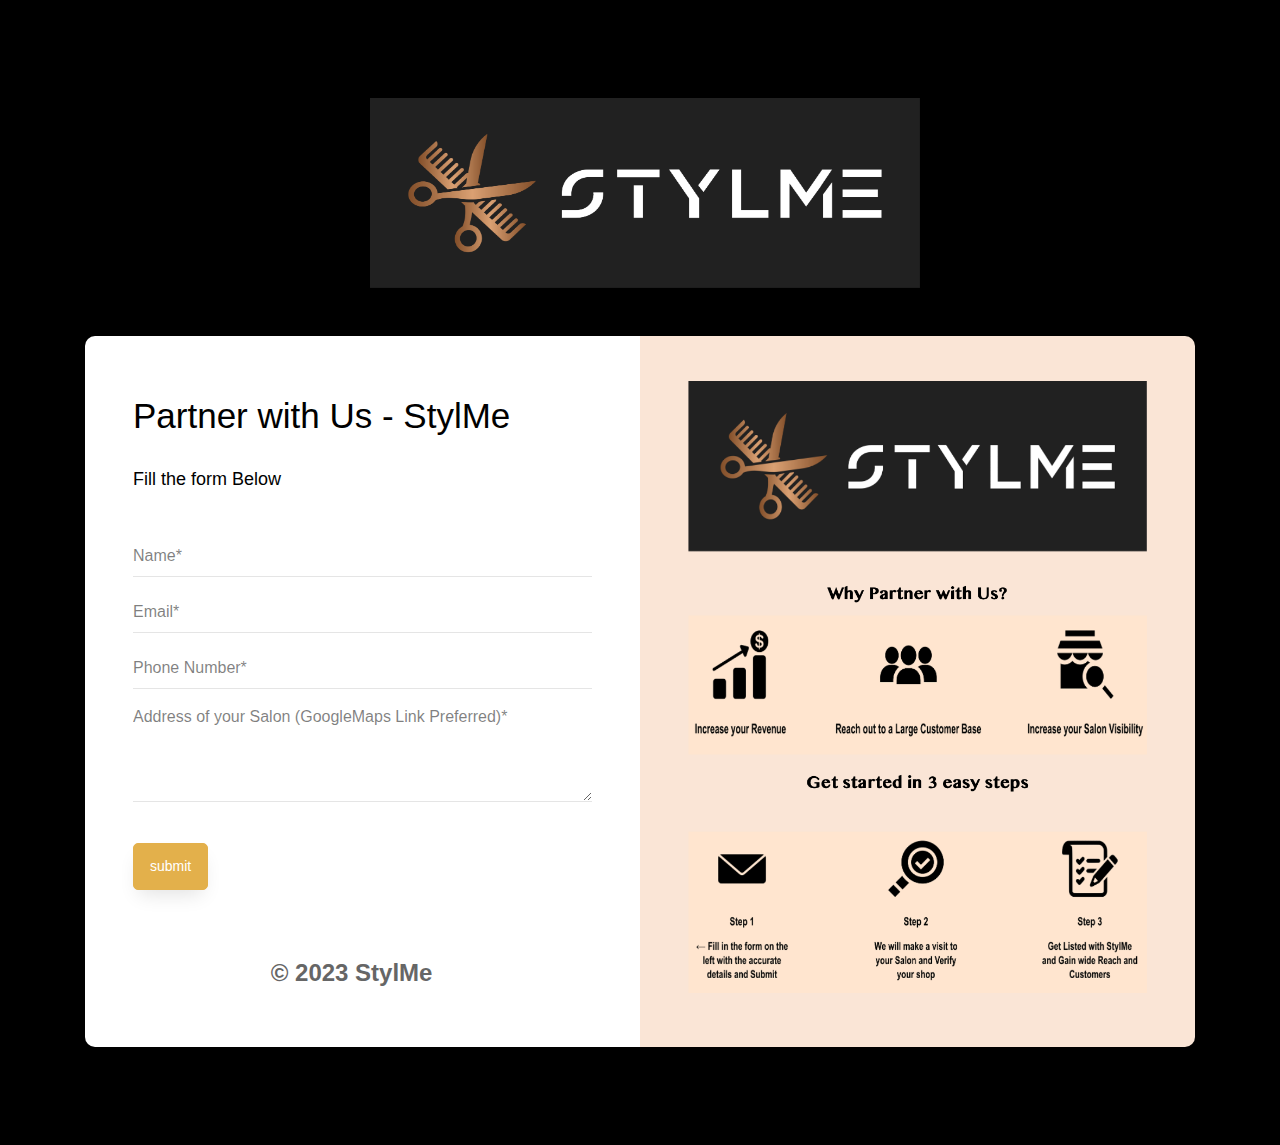
==== index.html @ fe6c78ce "Initial commit" ====
<!doctype html>
<html lang="en">
  <head>
  	<title>Partner with Us - StylMe</title>
    <meta charset="utf-8">
    <meta name="viewport" content="width=device-width, initial-scale=1, shrink-to-fit=no">
	<link rel="shortcut icon" type="image/png" href="image/favicon.png" >

	<link href='https://fonts.googleapis.com/css?family=Roboto:400,100,300,700' rel='stylesheet' type='text/css'>

	<link rel="stylesheet" href="https://stackpath.bootstrapcdn.com/font-awesome/4.7.0/css/font-awesome.min.css">
	
	<link rel="stylesheet" href="css/style.css">

	</head>
	<body>
	<section class="ftco-section">
		<div class="container">
			<div class="row justify-content-center">
				<div class="col-md-6 text-center mb-5">
					<a href="dashboard.html" target="_blank"><img src="image/logohd.png" height="190px" width="550px"></a>
				</div>
			</div>
			<div class="row justify-content-center">
				<div class="col-md-12">
					<div class="wrapper">
						<div class="row no-gutters">
							<div class="col-lg-6">
								<div class="contact-wrap w-100 p-md-5 p-4">
									<p style="color: black; font-size: 35px; font-family:'Lucida Sans', 'Lucida Sans Regular', 'Lucida Grande', 'Lucida Sans Unicode', Geneva, Verdana, sans-serif;">
										Partner with Us - StylMe
									  </p>			
									  <p style="color: black; font-size: 18px; font-family:'Lucida Sans', 'Lucida Sans Regular', 'Lucida Grande', 'Lucida Sans Unicode', Geneva, Verdana, sans-serif;">
										Fill the form Below
									  </p>	
									<div id="form-message-warning" class="mb-4"></div> 
				      		<div id="form-message-success" class="mb-4">
				            Your message was sent, thank you!
				      		</div>
							<br>

									<form method="POST" id="contactForm" name="contactForm" class="contactForm">
										<div class="row">
											<div class="col-md-12">
												<div class="form-group">
													<input type="text" class="form-control" name="name" id="name" placeholder="Name*">
												</div>
											</div>
						
											<div class="col-md-12"> 
												<div class="form-group">
													<input type="email" class="form-control" name="email" id="email" placeholder="Email*">
												</div>
											</div>
											<div class="col-md-12">
												<div class="form-group">
													<input type="tel" class="form-control" name="phonenumber" id="phonenumber" placeholder="Phone Number*">
												</div>
											</div>
											<div class="col-md-12">
												<div class="form-group">
													<textarea name="message" class="form-control" id="message" cols="30" rows="4" placeholder="Address of your Salon (GoogleMaps Link Preferred)*"></textarea>
												</div>
												<br>
											</div>
											<div class="col-md-12">
												<div class="form-group">
													<input type="submit" value="submit" class="btn btn-primary">
													<div class="submitting"></div>
												</div>
											</div>
										</div>
									</form>
									<br>


									<div class="_2BWW_">© 2023 StylMe</div>   
	
									<div class="w-100 social-media mt-5">
									</div>
								</div>
							</div>

							<div class="col-lg-6 d-flex align-items-stretch">
								<div class="info-wrap w-100 p-5 img" style="background-image: url(image/flyer.png);">
			          </div>
							</div>
						</div>
					</div>
				</div>
			</div>
		</div>
	</section>

	<script src="js/jquery.min.js"></script>
  <script src="js/popper.js"></script>
  <script src="js/bootstrap.min.js"></script>
  <script src="js/jquery.validate.min.js"></script>
  <script src="js/main.js"></script>

	</body>
</html>
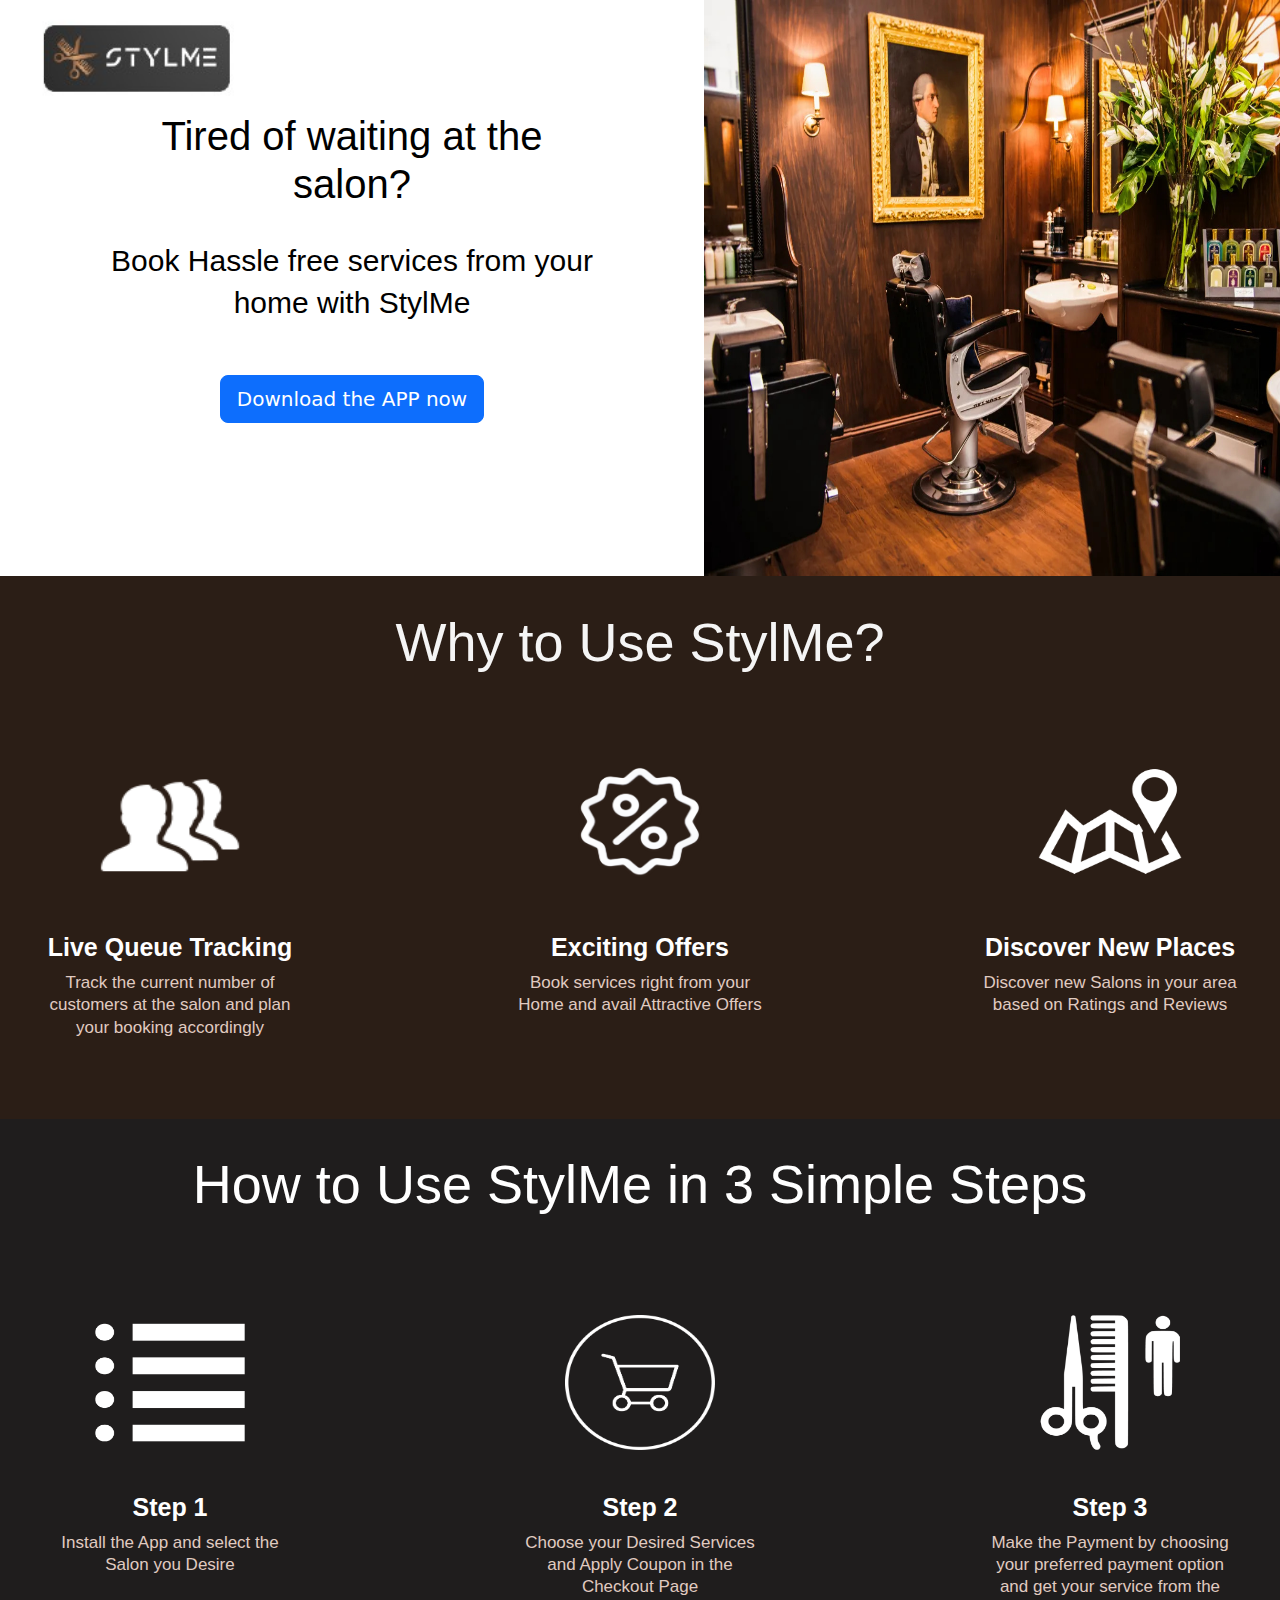
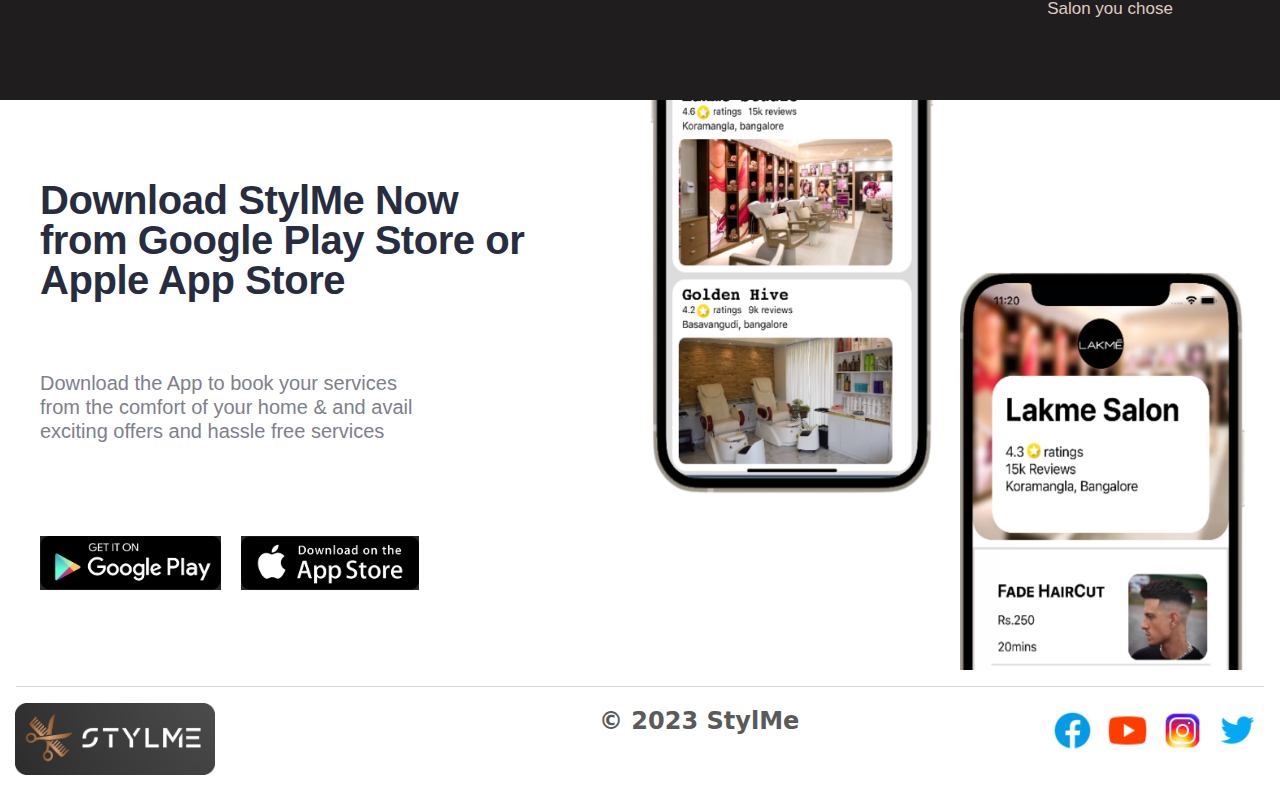
==== commit e6c824dc: "Rename indexx.html to index.html" ====
--- a/index.html
+++ b/index.html
@@ -1,103 +1,261 @@
-<!doctype html>
+<!DOCTYPE html>
 <html lang="en">
-  <head>
-  	<title>Partner with Us - StylMe</title>
-    <meta charset="utf-8">
-    <meta name="viewport" content="width=device-width, initial-scale=1, shrink-to-fit=no">
-	<link rel="shortcut icon" type="image/png" href="image/favicon.png" >
-
-	<link href='https://fonts.googleapis.com/css?family=Roboto:400,100,300,700' rel='stylesheet' type='text/css'>
-
-	<link rel="stylesheet" href="https://stackpath.bootstrapcdn.com/font-awesome/4.7.0/css/font-awesome.min.css">
-	
-	<link rel="stylesheet" href="css/style.css">
-
-	</head>
-	<body>
-	<section class="ftco-section">
-		<div class="container">
-			<div class="row justify-content-center">
-				<div class="col-md-6 text-center mb-5">
-					<a href="dashboard.html" target="_blank"><img src="image/logohd.png" height="190px" width="550px"></a>
-				</div>
-			</div>
-			<div class="row justify-content-center">
-				<div class="col-md-12">
-					<div class="wrapper">
-						<div class="row no-gutters">
-							<div class="col-lg-6">
-								<div class="contact-wrap w-100 p-md-5 p-4">
-									<p style="color: black; font-size: 35px; font-family:'Lucida Sans', 'Lucida Sans Regular', 'Lucida Grande', 'Lucida Sans Unicode', Geneva, Verdana, sans-serif;">
-										Partner with Us - StylMe
-									  </p>			
-									  <p style="color: black; font-size: 18px; font-family:'Lucida Sans', 'Lucida Sans Regular', 'Lucida Grande', 'Lucida Sans Unicode', Geneva, Verdana, sans-serif;">
-										Fill the form Below
-									  </p>	
-									<div id="form-message-warning" class="mb-4"></div> 
-				      		<div id="form-message-success" class="mb-4">
-				            Your message was sent, thank you!
-				      		</div>
-							<br>
-
-									<form method="POST" id="contactForm" name="contactForm" class="contactForm">
-										<div class="row">
-											<div class="col-md-12">
-												<div class="form-group">
-													<input type="text" class="form-control" name="name" id="name" placeholder="Name*">
-												</div>
-											</div>
-						
-											<div class="col-md-12"> 
-												<div class="form-group">
-													<input type="email" class="form-control" name="email" id="email" placeholder="Email*">
-												</div>
-											</div>
-											<div class="col-md-12">
-												<div class="form-group">
-													<input type="tel" class="form-control" name="phonenumber" id="phonenumber" placeholder="Phone Number*">
-												</div>
-											</div>
-											<div class="col-md-12">
-												<div class="form-group">
-													<textarea name="message" class="form-control" id="message" cols="30" rows="4" placeholder="Address of your Salon (GoogleMaps Link Preferred)*"></textarea>
-												</div>
-												<br>
-											</div>
-											<div class="col-md-12">
-												<div class="form-group">
-													<input type="submit" value="submit" class="btn btn-primary">
-													<div class="submitting"></div>
-												</div>
-											</div>
-										</div>
-									</form>
-									<br>
-
-
-									<div class="_2BWW_">© 2023 StylMe</div>   
-	
-									<div class="w-100 social-media mt-5">
-									</div>
-								</div>
-							</div>
-
-							<div class="col-lg-6 d-flex align-items-stretch">
-								<div class="info-wrap w-100 p-5 img" style="background-image: url(image/flyer.png);">
-			          </div>
-							</div>
-						</div>
-					</div>
-				</div>
-			</div>
-		</div>
-	</section>
-
-	<script src="js/jquery.min.js"></script>
-  <script src="js/popper.js"></script>
-  <script src="js/bootstrap.min.js"></script>
-  <script src="js/jquery.validate.min.js"></script>
-  <script src="js/main.js"></script>
-
-	</body>
+
+<head>
+  <meta charset="utf-8" />
+  <meta name="viewport" content="width=device-width, initial-scale=1" />
+  <meta name="description" content="" />
+  <title>StylMe - Book your Favorite Salon Now.</title>
+  <link rel="shortcut icon" type="image/png" href="image/favicon.png" >
+
+  <link rel="canonical" href="https://getbootstrap.com/docs/5.2/examples/carousel/" />
+
+  <link href="https://cdn.jsdelivr.net/npm/bootstrap@5.3.0-alpha1/dist/css/bootstrap.min.css" rel="stylesheet" />
+
+  <style>
+    
+    .bd-placeholder-img {
+      font-size: 1.125rem;
+      text-anchor: middle;
+      -webkit-user-select: none;
+      -moz-user-select: none;
+      user-select: none;
+    }
+
+    @media (min-width: 768px) {
+      .bd-placeholder-img-lg {
+        font-size: 3.5rem;
+      }
+    }
+
+    .b-example-divider {
+      height: 3rem;
+      background-color: rgba(0, 0, 0, 0.1);
+      border: solid rgba(0, 0, 0, 0.15);
+      border-width: 1px 0;
+      box-shadow: inset 0 0.5em 1.5em rgba(0, 0, 0, 0.1),
+        inset 0 0.125em 0.5em rgba(0, 0, 0, 0.15);
+    }
+
+    .b-example-vr {
+      flex-shrink: 0;
+      width: 1.5rem;
+      height: 100vh;
+    }
+
+    .bi {
+      vertical-align: -0.125em;
+      fill: currentColor;
+    }
+
+    .nav-scroller {
+      position: relative;
+      z-index: 2;
+      height: 2.75rem;
+      overflow-y: hidden;
+    }
+
+    .nav-scroller .nav {
+      display: flex;
+      flex-wrap: nowrap;
+      padding-bottom: 1rem;
+      margin-top: -1px;
+      overflow-x: auto;
+      text-align: center;
+      white-space: nowrap;
+      -webkit-overflow-scrolling: touch;
+    }
+  </style>
+
+  <!-- Custom styles for this template -->
+  <link href="dashboard.css" rel="stylesheet" />
+</head>
+
+<body>
+
+  </header>
+  <main>
+    <div class="float-right"><img src="image/salon.jpg" height="576px" width="644px"></div>
+    <div id="myCarousel" class="carousel slide" data-bs-ride="carousel" style="width: 55%;">
+      <div class="carousel-indicators">
+        <button type="button" data-bs-target="#myCarousel" data-bs-slide-to="0" class="active" aria-current="true"
+          aria-label="Slide 1" hidden="hidden"></button>
+        <button type="button" data-bs-target="#myCarousel" data-bs-slide-to="1" aria-label="Slide 2"
+          hidden="hidden"></button>
+      </div>
+      <div class="carousel-inner">
+        <div class="carousel-item active">
+          <img src="image/white_bg_wlogo.jpg" width="100%">
+          <div class="_26WmF"><a href="Customer.html"><img class="" width="200" alt="" src="image/logo_curve.png"></a></div>
+          <svg class="bd-placeholder-img" width="100%" height="100%" xmlns="http://www.w3.org/2000/svg"
+            aria-hidden="false" preserveAspectRatio="xMidYMid slice" focusable="false">
+            <rect width="100%" height="100%" fill="#777" />
+          </svg>
+
+          <div class="container">
+            <div class="carousel-caption">
+              <h1 style="color: black; font-family:'Trebuchet MS', 'Lucida Sans Unicode', 'Lucida Grande', 'Lucida Sans', Arial, sans-serif">Tired of waiting at the salon?</h1>
+              <br>
+              <p style="color: black; font-size: 30px; font-family: 'Segoe UI', Tahoma, Geneva, Verdana, sans-serif;">
+                Book Hassle free services from your home with StylMe
+              </p>
+              <br>
+              <p>
+                <a class="btn btn-lg btn-primary" href="#" onclick="autoScroll()">Download the APP now</a>
+              </p>
+            </div>
+          </div>
+        </div>
+
+        <div class="carousel-item">
+          <img src="image/white_bg_wlogo.jpg" width="100%">
+          <svg class="bd-placeholder-img" width="100%" height="100%" xmlns="http://www.w3.org/2000/svg"
+            aria-hidden="false" preserveAspectRatio="xMidYMid slice" focusable="false">
+            <rect width="100%" height="100%" fill="#777" />
+          </svg>
+
+          <div class="container">
+            <div class="carousel-caption">
+              <h1 style="color: black; font-family:'Trebuchet MS', 'Lucida Sans Unicode', 'Lucida Grande', 'Lucida Sans', Arial, sans-serif">Want to get discovered?</h1>
+              <br>
+              <p style="color: black; font-size: 30px; font-family: 'Segoe UI', Tahoma, Geneva, Verdana, sans-serif;">Register your store in 3 easy steps and Partner with us</p>
+              <br>
+              <p>
+                <a class="btn btn-lg btn-primary" href="index.html" target="_blank">Partner with Us</a>
+              </p>
+            </div>
+          </div>
+        </div>
+
+
+
+      </div>
+      <button id="next-button" class="carousel-control-prev" type="button" data-bs-target="#myCarousel"
+        data-bs-slide="prev" hidden>
+        <span class="carousel-control-prev-icon" aria-hidden="true"></span>
+        <span class="visually-hidden">Previous</span>
+      </button>
+      <button id="prev-button" class="carousel-control-next" type="button" data-bs-target="#myCarousel"
+        data-bs-slide="next" hidden>
+        <span class="carousel-control-next-icon" aria-hidden="true"></span>
+        <span class="visually-hidden">Next</span>
+      </button>
+    </div>
+
+
+
+      <div class="_2tnu-">
+        <br><br>
+        <h1 style="font-family:Impact, Haettenschweiler, 'Arial Narrow Bold', sans-serif ; font-size: 54px; color: whitesmoke; text-align: center;">Why to Use StylMe?</h1>
+
+        <div class="_2RZDN">
+          <div class="_2Zn3W">
+            <div class="_1Vw_y"><img class="_2dYjq" width="105" height="190" src="image/whitequeue.png">
+            </div>
+            <div class="_3fted">Live Queue Tracking</div>
+            <div class="_12i5X">Track the current number of customers at the salon and plan your booking accordingly
+            </div>
+          </div>
+          <div class="_2Zn3W">
+            <div class="_1Vw_y"><img class="_2dYjq" width="112" height="206" src="image/whitediscount.png">
+            </div>
+            <div class="_3fted">Exciting Offers</div>
+            <div class="_12i5X">Book services right from your Home and avail Attractive Offers</div>
+          </div>
+          <div class="_2Zn3W">
+            <div class="_1Vw_y"><img class="_2dYjq" width="124" height="188" src="image/whitediscover.jpeg">
+            </div>
+            <div class="_3fted">Discover New Places</div>
+            <div class="_12i5X">Discover new Salons in your area based on Ratings and Reviews</div>
+          </div>
+        </div>
+      </div>
+
+      <div class="_2tnu1-">
+        <br><br>
+        <h1 style="font-family:Impact, Haettenschweiler, 'Arial Narrow Bold', sans-serif ; font-size: 54px; color:white; text-align: center;">How to Use StylMe in 3 Simple Steps</h1>
+
+        <br>
+
+        <div class="_2RZDN">
+          <div class="_2Zn3W">
+            <div class="_1Vw_y"><img class="_2dYjq" width="105" height="190" src="image/step1.png">
+            </div>
+            <div class="_3fted">Step 1</div>
+            <div class="_12i5X">Install the App and select the Salon you Desire
+            </div>
+          </div>
+          <div class="_2Zn3W">
+            <div class="_1Vw_y"><img class="_2dYjq" width="112" height="206" src="image/step2.png">
+            </div>
+            <div class="_3fted">Step 2</div>
+            <div class="_12i5X">Choose your Desired Services and Apply Coupon in the Checkout Page</div>
+          </div>
+          <div class="_2Zn3W">
+            <div class="_1Vw_y"><img class="_2dYjq" width="124" height="188" src="image/step3.png">
+            </div>
+            <div class="_3fted">Step 3</div>
+            <div class="_12i5X">Make the Payment by choosing your preferred payment option and get your service from the Salon you chose</div>
+          </div>
+        </div>
+      </div>
+
+      <div class="_3tAmb">
+        <div class="_2ZpEk">
+          <div class="_221uw">Download StylMe Now from Google Play Store or Apple App Store</div>
+          <br><br><br>
+          <div class="_1C4_O">Download the App to book your services from the comfort of your home &amp; and avail exciting offers and hassle free services</div>
+          <br><br>
+          <div><a href="https://play.google.com/store/apps/details?id=in.swiggy.android" target="_blank"
+              rel="noopener noreferrer"><img class="_12dJy" height="54"
+                src="image/googlepay.png"></a><a
+              href="https://itunes.apple.com/in/app/swiggy-food-order-delivery/id989540920" target="_blank"
+              rel="noopener noreferrer"><img class="_37Cft" height="54"
+                src="image/appstore.png"></a></div>
+                <img class="_2SJnz" width="384" height="489" src="image/app_final2.png">
+        </div>
+      </div>
+
+
+
+
+
+    <!-- FOOTER -->
+
+
+    <hr class="featurette-divider" />
+    <div class="_26WmF"><a href="dashboard.html"><img class="" width="200" alt="" src="image/logo_curve.png"></a></div>
+    <div class="_2BWW_">© 2023 StylMe</div>    
+    <div class="_2-f1I">
+      <a class="_1Az3W" href="https://www.facebook.com/" rel="nofollow noopener" alt="facebook" target="_blank"><img
+          class="" width="45" height="45" alt="" src="image/facebook.png" style="margin:5px;"></a><a class="_1Az3W"
+        href="https://youtube.com/" rel="nofollow noopener" alt="pintrest" target="_blank"><img class="" width="45"
+          height="45" alt="" src="image/youtube.png" style="margin:5px;"></a><a class="_1Az3W"
+        href="https://instagram.com/" rel="nofollow noopener" alt="instagram" target="_blank"><img class="" width="45"
+          height="45" alt="" src="image/instagram.png" style="margin:5px;"></a><a class="_1Az3W" href="https://twitter.com/"
+        rel="nofollow noopener" alt="twitter" target="_blank"><img class="" width="45" height="45" alt=""
+          src="image/twitter.png" style="margin:5px;"></a>
+    </div>
+  </div>
+
+
+  </main>
+
+  <script src="https://cdn.jsdelivr.net/npm/bootstrap@5.3.0-alpha1/dist/js/bootstrap.bundle.min.js"></script>
+  <script>
+    function autoScroll() {
+      window.scrollTo(0, 1600);
+    }
+    window.onload = function () {
+      var button = document.getElementById("next-button")
+      setInterval(function () {
+        button.click();
+      }, 5000);
+
+    };
+  </script>
+</body>
+
 </html>
 
+
--- a/dashboard.css
+++ b/dashboard.css
@@ -0,0 +1,476 @@
+/* GLOBAL STYLES
+-------------------------------------------------- */
+/* Padding below the footer and lighter body text */
+
+body {
+  padding-top: 0rem;
+  padding-bottom: 3rem;
+  color: #5a5a5a;
+  
+}
+._26WmF{
+  float: left;
+  margin-left: 15px;
+  margin-bottom: 20px;
+}
+._2BWW_{
+  float: left;
+  margin-left: 30%;
+  margin-bottom: 20px;
+  font-size: x-large;
+  font-weight: bold;
+}
+._2-f1I{
+  float: right;
+  margin-right: 15px;
+  margin-bottom: 20px;
+}
+
+/* CUSTOMIZE THE CAROUSEL
+-------------------------------------------------- */
+/* .carousel-control-next {
+  background-color: #5a5a5a;
+} */
+.carousel-control-next:hover {
+  background-color:#5a5a5a;
+  transition: 0.7s;
+}
+/* .carousel-control-prev {
+  background-color: #5a5a5a;
+} */
+.carousel-control-prev:hover {
+  background-color:#5a5a5a;
+  transition: 0.7s;
+}
+/* Carousel base class */
+.carousel {
+  margin-bottom: 4rem;
+}
+/* Since positioning the image, we need to help out the caption */
+.carousel-caption {
+  color: whitesmoke;
+  /* font-weight: 100; */
+  bottom: 3rem;
+  z-index: 10;
+}
+
+/* Declare heights because of positioning of img element */
+.carousel-item {
+  height: 32rem;
+}
+
+
+/* MARKETING CONTENT
+-------------------------------------------------- */
+
+/* Center align the text within the three columns below the carousel */
+.marketing .col-lg-4 {
+  margin-bottom: 1.5rem;
+  text-align: center;
+}
+/* rtl:begin:ignore */
+.marketing .col-lg-4 p {
+  margin-right: .75rem;
+  margin-left: .75rem;
+}
+/* rtl:end:ignore */
+
+
+/* Featurettes
+------------------------- */
+
+.featurette-divider {
+  margin: 1rem; /* Space out the Bootstrap <hr> more */
+}
+
+.featurette-divider1 {
+  margin: 0rem; /* Space out the Bootstrap <hr> more */
+}
+
+/* Thin out the marketing headings */
+/* rtl:begin:remove */
+.featurette-heading {
+  letter-spacing: -.05rem;
+}
+
+/* rtl:end:remove */
+
+/* RESPONSIVE CSS
+-------------------------------------------------- */
+
+@media (min-width: 40em) {
+  /* Bump up size of carousel content */
+  .carousel-caption p {
+    margin-bottom: 1.25rem;
+    font-size: 2.5rem;
+    line-height: 1.4;
+  }
+
+  .featurette-heading {
+    font-size: 50px;
+  }
+}
+
+@media (min-width: 62em) {
+  .featurette-heading {
+    margin-top: 7rem;
+  }
+}
+.float-right{
+  float: right;
+  width: 45%;
+}
+
+
+/* .row-feat-wbg{
+  background-color: aqua;
+} */
+
+
+
+._2tnu-{
+  font-size: 14px;
+  line-height: 1.2;
+  -webkit-font-smoothing: antialiased;
+  font-family: ProximaNova,arial,Helvetica Neue,sans-serif;
+  letter-spacing: 0;
+  font-weight: 300;
+  color: #282c3f;
+  margin: 0;
+  box-sizing: inherit;
+  -webkit-text-size-adjust: none;
+  -webkit-tap-highlight-color: transparent;
+  outline: none;
+  background: #2b1e16;
+  padding: 0 20px;
+  }
+
+  ._2tnu1-{
+    font-size: 14px;
+    line-height: 1.2;
+    -webkit-font-smoothing: antialiased;
+    font-family: ProximaNova,arial,Helvetica Neue,sans-serif;
+    letter-spacing: 0;
+    font-weight: 300;
+    color: #282c3f;
+    margin: 0;
+    box-sizing: inherit;
+    -webkit-text-size-adjust: none;
+    -webkit-tap-highlight-color: transparent;
+    outline: none;
+    background: #1f1d1d;
+    padding: 0 20px;
+    }
+  
+  ._2RZDN{
+    font-size: 14px;
+    line-height: 1.2;
+    -webkit-font-smoothing: antialiased;
+    font-family: ProximaNova,arial,Helvetica Neue,sans-serif;
+    letter-spacing: 0;
+    font-weight: 300;
+    color: #282c3f;
+    padding: 0;
+    box-sizing: inherit;
+    -webkit-text-size-adjust: none;
+    -webkit-tap-highlight-color: transparent;
+    outline: none;
+    display: flex;
+    justify-content: space-between;
+    padding-bottom: 80px;
+    max-width: 1200px;
+    min-width: 1200px;
+    margin: 0 auto;
+    position: relative;
+  }
+  
+  ._2Zn3W{
+    font-size: 14px;
+    line-height: 1.2;
+    -webkit-font-smoothing: antialiased;
+    font-family: ProximaNova,arial,Helvetica Neue,sans-serif;
+    letter-spacing: 0;
+    font-weight: 300;
+    margin: 0;
+    padding: 0;
+    box-sizing: inherit;
+    -webkit-text-size-adjust: none;
+    -webkit-tap-highlight-color: transparent;
+    outline: none;
+    position: relative;
+    color: #fff;
+    text-align: center;
+  }
+  
+  ._1Vw_y{
+    font-size: 14px;
+    line-height: 1.2;
+    -webkit-font-smoothing: antialiased;
+    font-family: ProximaNova,arial,Helvetica Neue,sans-serif;
+    letter-spacing: 0;
+    font-weight: 300;
+    color: #fff;
+    text-align: center;
+    margin: 0;
+    padding: 0;
+    box-sizing: inherit;
+    -webkit-text-size-adjust: none;
+    -webkit-tap-highlight-color: transparent;
+    outline: none;
+    height: 250px;
+    display: flex;
+    align-items: flex-end;
+    justify-content: center;
+  }
+  
+  ._3fted{
+    line-height: 1.2;
+    -webkit-font-smoothing: antialiased;
+    font-family: ProximaNova,arial,Helvetica Neue,sans-serif;
+    letter-spacing: 0;
+    color: #fff;
+    text-align: center;
+    margin: 0;
+    padding: 0;
+    box-sizing: inherit;
+    -webkit-text-size-adjust: none;
+    -webkit-tap-highlight-color: transparent;
+    outline: none;
+    font-size: 25px;
+    font-weight: 600;
+    margin-top: 0;
+  }
+  
+  ._12i5X{
+    -webkit-font-smoothing: antialiased;
+    font-family: ProximaNova,arial,Helvetica Neue,sans-serif;
+    letter-spacing: 0;
+    font-weight: 300;
+    text-align: center;
+    margin: 0;
+    padding: 0;
+    box-sizing: inherit;
+    -webkit-text-size-adjust: none;
+    -webkit-tap-highlight-color: transparent;
+    outline: none;
+    font-size: 17px;
+    width: 260px;
+    margin-top: 10px;
+    color: #e0cbc1;
+    line-height: 1.3;
+  }
+  
+  ._2dYjq{
+    font-size: 14px;
+    line-height: 1.2;
+    -webkit-font-smoothing: antialiased;
+    font-family: ProximaNova,arial,Helvetica Neue,sans-serif;
+    letter-spacing: 0;
+    font-weight: 300;
+    color: #fff;
+    text-align: center;
+    width: 150px;
+    aspect-ratio: auto 112 / 206;
+    height: 135px;
+    margin: 0;
+    padding: 0;
+    box-sizing: inherit;
+    -webkit-text-size-adjust: none;
+    -webkit-tap-highlight-color: transparent;
+    outline: none;
+    border-style: none;
+    margin-bottom: 42px;
+  }
+  
+
+  ._3tAmb{
+    font-size: 14px;
+    line-height: 1.2;
+    -webkit-font-smoothing: antialiased;
+    font-family: ProximaNova,arial,Helvetica Neue,sans-serif;
+    letter-spacing: 0;
+    font-weight: 300;
+    color: #282c3f;
+    margin: 0;
+    box-sizing: inherit;
+    -webkit-text-size-adjust: none;
+    -webkit-tap-highlight-color: transparent;
+    outline: none;
+    padding: 0 20px;
+    height: 570px;
+    overflow: hidden;
+  }
+
+  ._2ZpEk{
+    font-size: 14px;
+    line-height: 1.2;
+    -webkit-font-smoothing: antialiased;
+    font-family: ProximaNova,arial,Helvetica Neue,sans-serif;
+    letter-spacing: 0;
+    font-weight: 300;
+    color: #282c3f;
+    padding: 0;
+    box-sizing: inherit;
+    -webkit-text-size-adjust: none;
+    -webkit-tap-highlight-color: transparent;
+    outline: none;
+    max-width: 1200px;
+    min-width: 1200px;
+    position: relative;
+    margin: 0 auto;
+    display: flex;
+    flex-direction: column;
+    justify-content: center;
+    height: 100%;
+  }
+
+  ._221uw{
+    -webkit-font-smoothing: antialiased;
+    font-family: ProximaNova,arial,Helvetica Neue,sans-serif;
+    color: #282c3f;
+    margin: 0;
+    padding: 0;
+    box-sizing: inherit;
+    -webkit-text-size-adjust: none;
+    -webkit-tap-highlight-color: transparent;
+    outline: none;
+    font-size: 40px;
+    font-weight: 600;
+    width: 500px;
+    line-height: 1;
+    letter-spacing: -.45px;
+  }
+
+  ._1C4_O{
+    -webkit-font-smoothing: antialiased;
+    font-family: ProximaNova,arial,Helvetica Neue,sans-serif;
+    letter-spacing: 0;
+    margin: 0;
+    padding: 0;
+    box-sizing: inherit;
+    -webkit-text-size-adjust: none;
+    -webkit-tap-highlight-color: transparent;
+    outline: none;
+    font-size: 20px;
+    width: 400px;
+    font-weight: 300;
+    padding-top: 20px;
+    padding-bottom: 60px;
+    color: #7e808c;
+    line-height: 1.2;
+  }
+
+  ._12dJy{
+    font-size: 14px;
+    line-height: 1.2;
+    -webkit-font-smoothing: antialiased;
+    font-family: ProximaNova,arial,Helvetica Neue,sans-serif;
+    letter-spacing: 0;
+    font-weight: 300;
+    height: 54px;
+    margin: 0;
+    padding: 0;
+    box-sizing: inherit;
+    -webkit-text-size-adjust: none;
+    -webkit-tap-highlight-color: transparent;
+    outline: none;
+    border-style: none;
+    margin-right: 20px;
+    cursor: pointer;
+  }
+
+  ._37Cft{
+    font-size: 14px;
+    line-height: 1.2;
+    -webkit-font-smoothing: antialiased;
+    font-family: ProximaNova,arial,Helvetica Neue,sans-serif;
+    letter-spacing: 0;
+    font-weight: 300;
+    height: 54px;
+    margin: 0;
+    padding: 0;
+    box-sizing: inherit;
+    -webkit-text-size-adjust: none;
+    -webkit-tap-highlight-color: transparent;
+    outline: none;
+    border-style: none;
+    cursor: pointer;
+  }
+
+  ._3QGpR{
+    font-size: 14px;
+    line-height: 1.2;
+    -webkit-font-smoothing: antialiased;
+    font-family: ProximaNova,arial,Helvetica Neue,sans-serif;
+    letter-spacing: 0;
+    font-weight: 300;
+    color: #282c3f;
+    width: 384px;
+    aspect-ratio: auto 384 / 489;
+    height: 489px;
+    margin: 0;
+    padding: 0;
+    box-sizing: inherit;
+    -webkit-text-size-adjust: none;
+    -webkit-tap-highlight-color: transparent;
+    outline: none;
+    border-style: none;
+    position: absolute;
+    top: 0;
+    right: 300px;
+  }
+
+  ._2SJnz{
+    font-size: 14px;
+    line-height: 1.2;
+    -webkit-font-smoothing: antialiased;
+    font-family: ProximaNova,arial,Helvetica Neue,sans-serif;
+    letter-spacing: 0;
+    font-weight: 300;
+    color: #282c3f;
+    width: 650px;
+    aspect-ratio: auto 384 / 489;
+    height: 600px;
+    margin: 0;
+    padding: 0;
+    box-sizing: inherit;
+    -webkit-text-size-adjust: none;
+    -webkit-tap-highlight-color: transparent;
+    outline: none;
+    border-style: none;
+    bottom: 0;
+    right: -45px;
+    position: absolute;
+  }
+
+  ._2BWW{
+    line-height: 1.2;
+    -webkit-font-smoothing: antialiased;
+    font-family: ProximaNova,arial,Helvetica Neue,sans-serif;
+    font-weight: 300;
+    color: #fff;
+    margin: 0;
+    padding: 0;
+    box-sizing: inherit;
+    -webkit-text-size-adjust: none;
+    -webkit-tap-highlight-color: transparent;
+    outline: none;
+    flex-grow: 1;
+    text-align: center;
+    font-size: 20px;
+    letter-spacing: -.6px;
+    margin-top: 20px;
+  }
+
+
+
+
+
+
+
+
+
+
+
+
+
